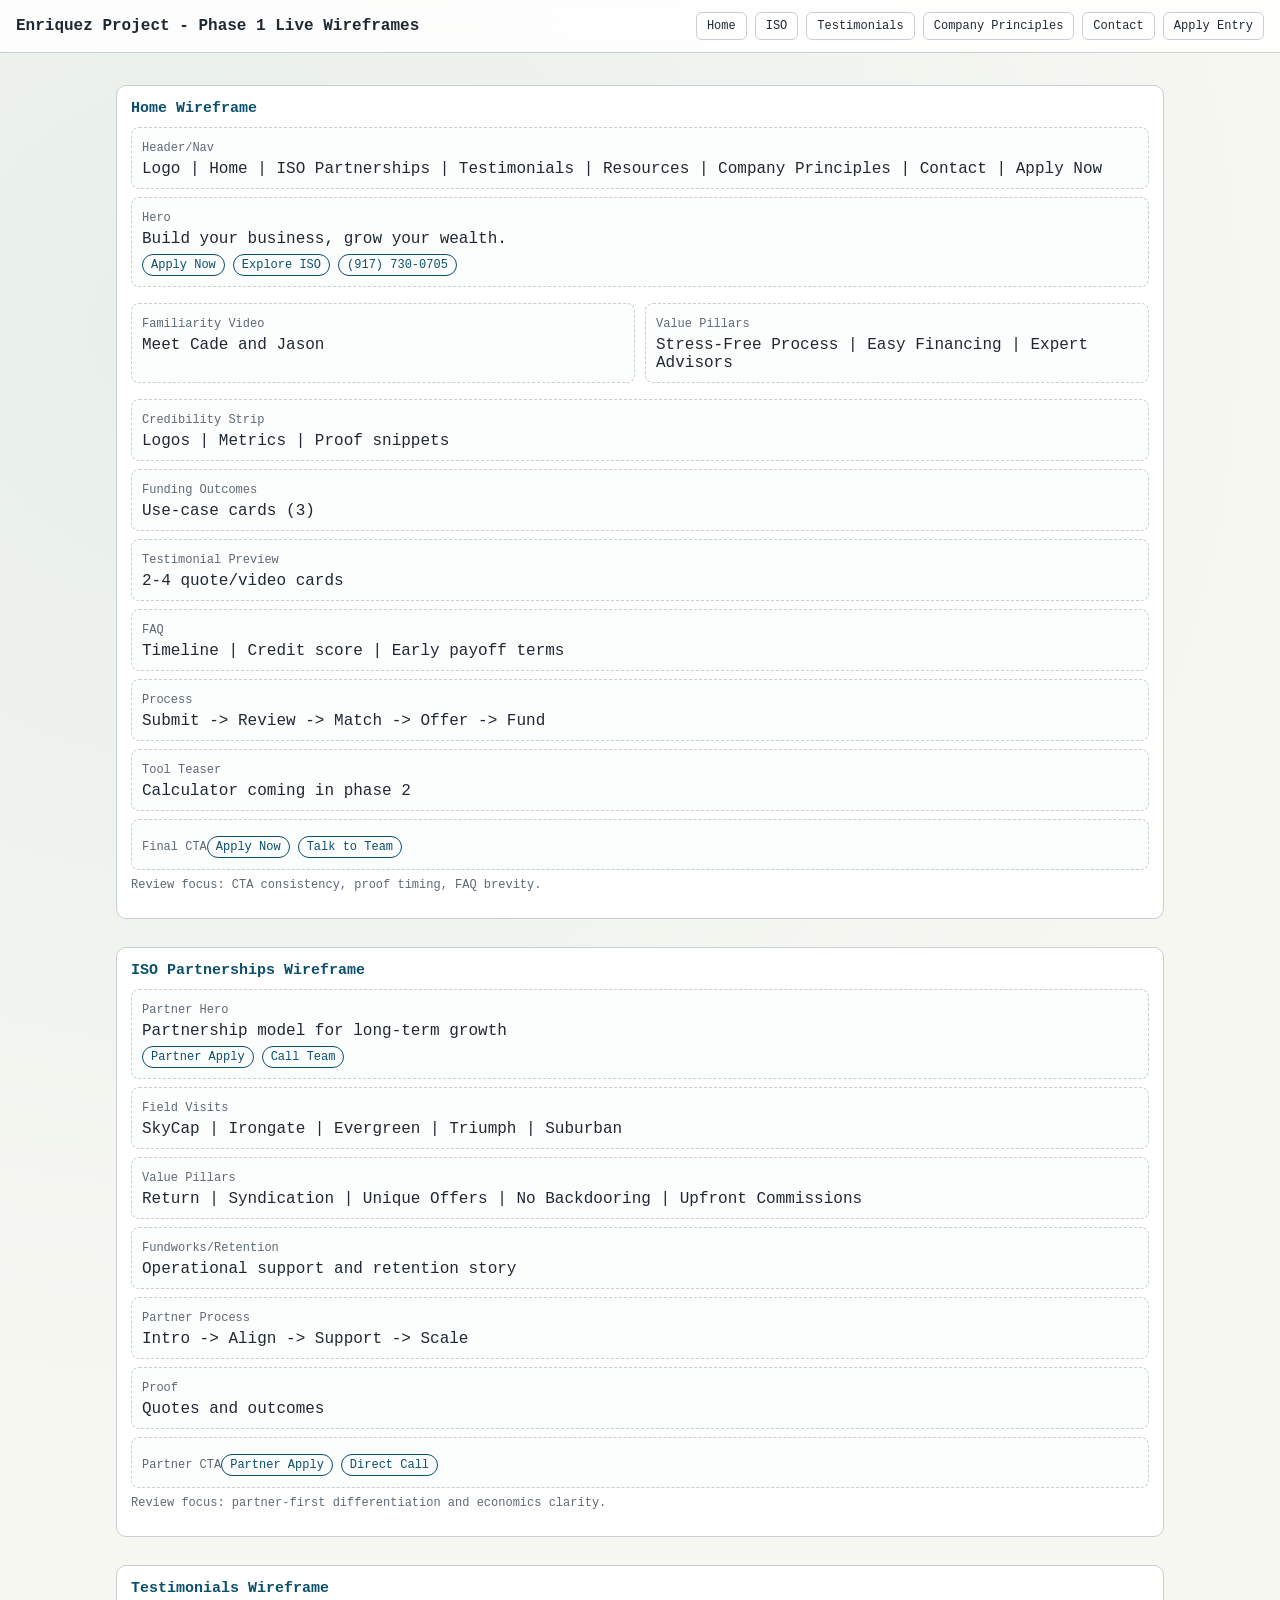
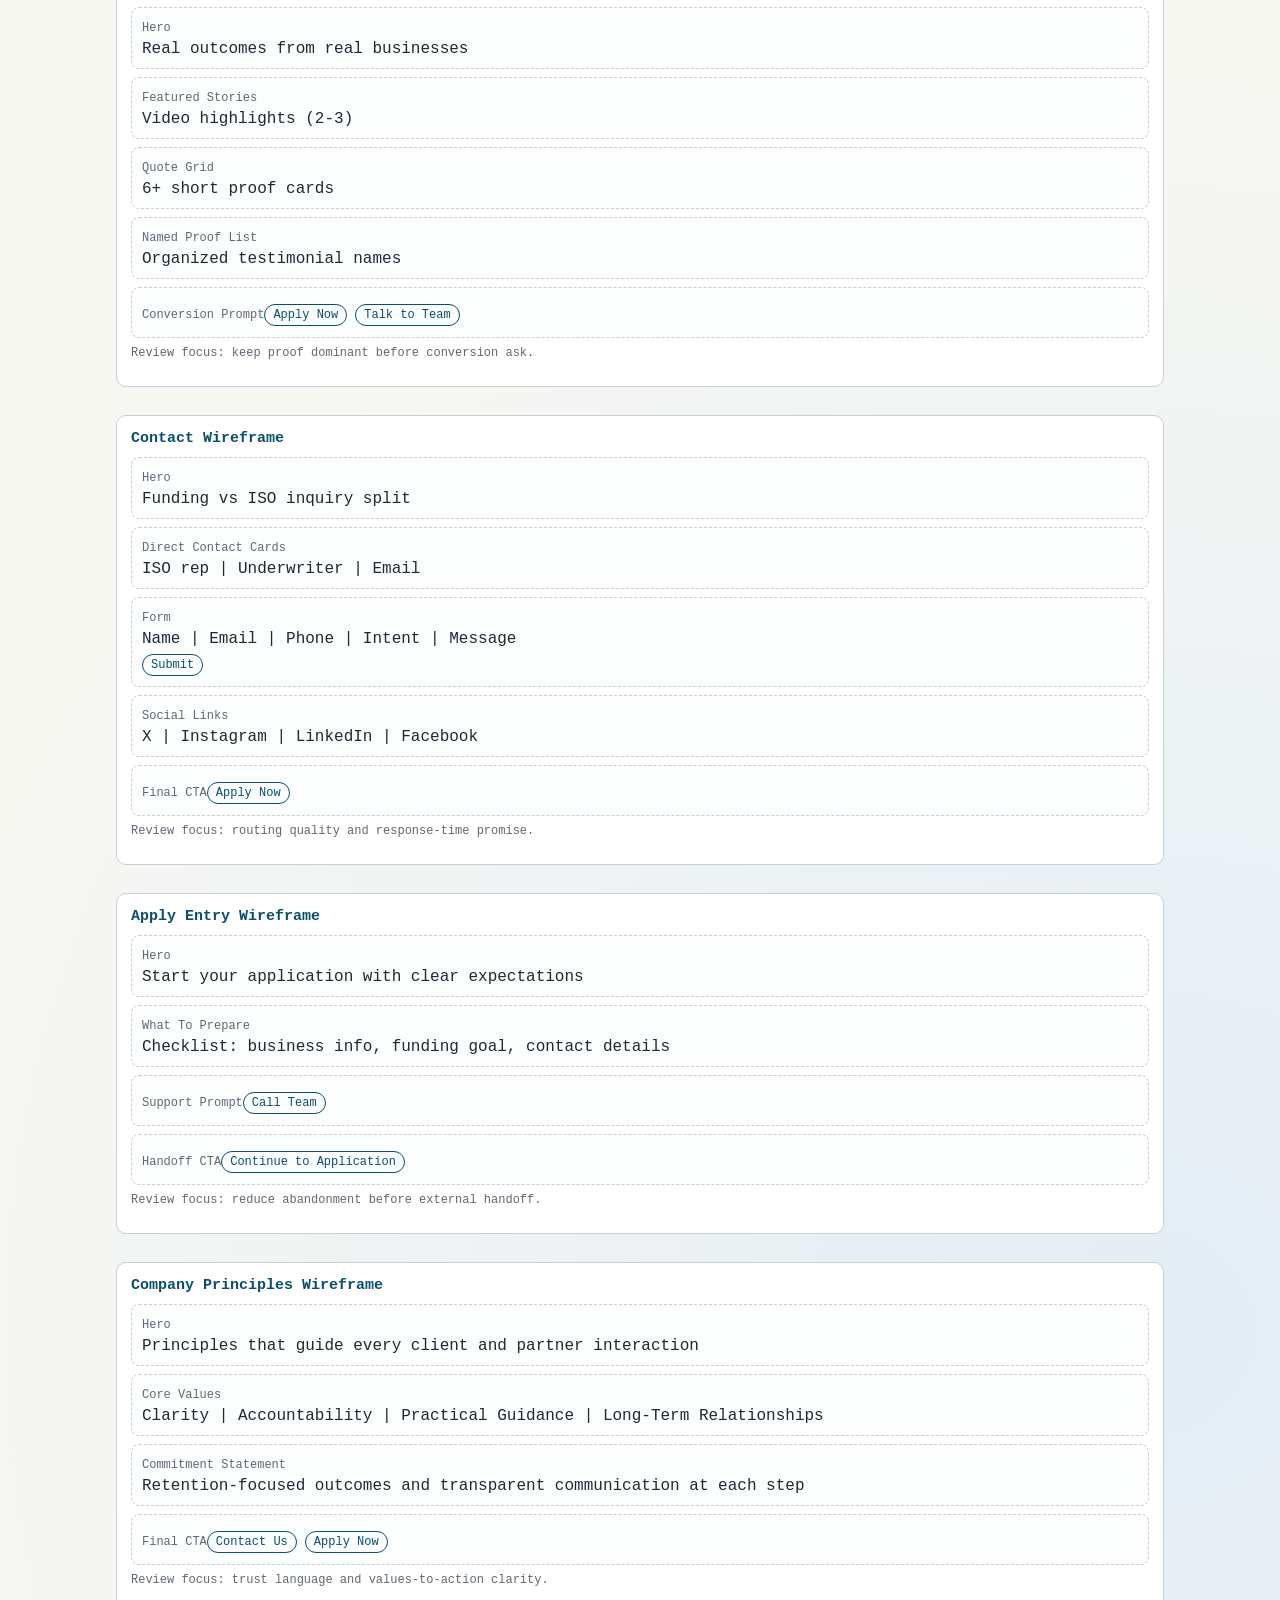
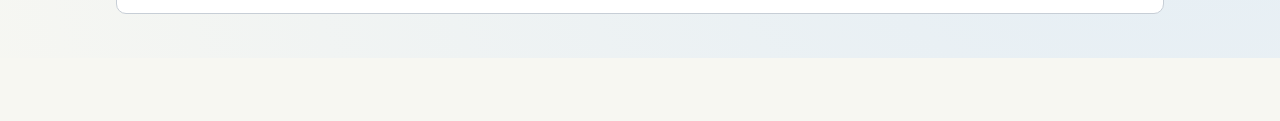
==== docs/wireframes-live.html @ 1122f50b "Align phase1 wireframes and live preview" ====
<!doctype html>
<html lang="en">
<head>
  <meta charset="utf-8" />
  <meta name="viewport" content="width=device-width, initial-scale=1" />
  <title>Phase 1 Live Wireframes</title>
  <style>
    :root {
      --bg: #f7f7f2;
      --ink: #1f2933;
      --line: #c7ced6;
      --card: #ffffff;
      --accent: #0b4f6c;
      --muted: #5d6975;
    }
    * { box-sizing: border-box; }
    body {
      margin: 0;
      font-family: "Menlo", "Consolas", "Monaco", monospace;
      color: var(--ink);
      background:
        radial-gradient(circle at 15% 10%, #e8efe9 0%, transparent 35%),
        radial-gradient(circle at 90% 90%, #e3edf5 0%, transparent 40%),
        var(--bg);
    }
    header {
      position: sticky;
      top: 0;
      z-index: 10;
      background: #ffffffd9;
      backdrop-filter: blur(8px);
      border-bottom: 1px solid var(--line);
      padding: 12px 16px;
      display: flex;
      justify-content: space-between;
      align-items: center;
      gap: 12px;
    }
    h1 { font-size: 16px; margin: 0; }
    .nav {
      display: flex;
      flex-wrap: wrap;
      gap: 8px;
    }
    .nav a {
      text-decoration: none;
      color: var(--ink);
      border: 1px solid var(--line);
      padding: 6px 10px;
      border-radius: 6px;
      background: #fff;
      font-size: 12px;
    }
    .wrap { max-width: 1080px; margin: 0 auto; padding: 16px; }
    .page {
      margin: 16px 0 28px;
      padding: 14px;
      border: 1px solid var(--line);
      border-radius: 10px;
      background: var(--card);
    }
    .page h2 {
      margin: 0 0 10px;
      font-size: 15px;
      color: var(--accent);
    }
    .row {
      border: 1px dashed var(--line);
      border-radius: 8px;
      padding: 10px;
      margin: 8px 0;
      background: #fcfdfd;
    }
    .row .label {
      display: inline-block;
      margin-bottom: 5px;
      font-size: 12px;
      color: var(--muted);
    }
    .cta {
      display: inline-block;
      margin-right: 8px;
      margin-top: 6px;
      border: 1px solid var(--accent);
      color: var(--accent);
      padding: 3px 8px;
      border-radius: 999px;
      font-size: 12px;
    }
    .note {
      margin-top: 6px;
      color: var(--muted);
      font-size: 12px;
    }
    .split {
      display: grid;
      gap: 10px;
      grid-template-columns: 1fr;
    }
    @media (min-width: 860px) {
      .split { grid-template-columns: 1fr 1fr; }
    }
  </style>
</head>
<body>
  <header>
    <h1>Enriquez Project - Phase 1 Live Wireframes</h1>
    <nav class="nav">
      <a href="#home">Home</a>
      <a href="#iso">ISO</a>
      <a href="#testimonials">Testimonials</a>
      <a href="#principles">Company Principles</a>
      <a href="#contact">Contact</a>
      <a href="#apply">Apply Entry</a>
    </nav>
  </header>

  <main class="wrap">
    <section id="home" class="page">
      <h2>Home Wireframe</h2>
      <div class="row"><span class="label">Header/Nav</span><div>Logo | Home | ISO Partnerships | Testimonials | Resources | Company Principles | Contact | Apply Now</div></div>
      <div class="row"><span class="label">Hero</span><div>Build your business, grow your wealth.</div><span class="cta">Apply Now</span><span class="cta">Explore ISO</span><span class="cta">(917) 730-0705</span></div>
      <div class="split">
        <div class="row"><span class="label">Familiarity Video</span><div>Meet Cade and Jason</div></div>
        <div class="row"><span class="label">Value Pillars</span><div>Stress-Free Process | Easy Financing | Expert Advisors</div></div>
      </div>
      <div class="row"><span class="label">Credibility Strip</span><div>Logos | Metrics | Proof snippets</div></div>
      <div class="row"><span class="label">Funding Outcomes</span><div>Use-case cards (3)</div></div>
      <div class="row"><span class="label">Testimonial Preview</span><div>2-4 quote/video cards</div></div>
      <div class="row"><span class="label">FAQ</span><div>Timeline | Credit score | Early payoff terms</div></div>
      <div class="row"><span class="label">Process</span><div>Submit -> Review -> Match -> Offer -> Fund</div></div>
      <div class="row"><span class="label">Tool Teaser</span><div>Calculator coming in phase 2</div></div>
      <div class="row"><span class="label">Final CTA</span><span class="cta">Apply Now</span><span class="cta">Talk to Team</span></div>
      <p class="note">Review focus: CTA consistency, proof timing, FAQ brevity.</p>
    </section>

    <section id="iso" class="page">
      <h2>ISO Partnerships Wireframe</h2>
      <div class="row"><span class="label">Partner Hero</span><div>Partnership model for long-term growth</div><span class="cta">Partner Apply</span><span class="cta">Call Team</span></div>
      <div class="row"><span class="label">Field Visits</span><div>SkyCap | Irongate | Evergreen | Triumph | Suburban</div></div>
      <div class="row"><span class="label">Value Pillars</span><div>Return | Syndication | Unique Offers | No Backdooring | Upfront Commissions</div></div>
      <div class="row"><span class="label">Fundworks/Retention</span><div>Operational support and retention story</div></div>
      <div class="row"><span class="label">Partner Process</span><div>Intro -> Align -> Support -> Scale</div></div>
      <div class="row"><span class="label">Proof</span><div>Quotes and outcomes</div></div>
      <div class="row"><span class="label">Partner CTA</span><span class="cta">Partner Apply</span><span class="cta">Direct Call</span></div>
      <p class="note">Review focus: partner-first differentiation and economics clarity.</p>
    </section>

    <section id="testimonials" class="page">
      <h2>Testimonials Wireframe</h2>
      <div class="row"><span class="label">Hero</span><div>Real outcomes from real businesses</div></div>
      <div class="row"><span class="label">Featured Stories</span><div>Video highlights (2-3)</div></div>
      <div class="row"><span class="label">Quote Grid</span><div>6+ short proof cards</div></div>
      <div class="row"><span class="label">Named Proof List</span><div>Organized testimonial names</div></div>
      <div class="row"><span class="label">Conversion Prompt</span><span class="cta">Apply Now</span><span class="cta">Talk to Team</span></div>
      <p class="note">Review focus: keep proof dominant before conversion ask.</p>
    </section>

    <section id="contact" class="page">
      <h2>Contact Wireframe</h2>
      <div class="row"><span class="label">Hero</span><div>Funding vs ISO inquiry split</div></div>
      <div class="row"><span class="label">Direct Contact Cards</span><div>ISO rep | Underwriter | Email</div></div>
      <div class="row"><span class="label">Form</span><div>Name | Email | Phone | Intent | Message</div><span class="cta">Submit</span></div>
      <div class="row"><span class="label">Social Links</span><div>X | Instagram | LinkedIn | Facebook</div></div>
      <div class="row"><span class="label">Final CTA</span><span class="cta">Apply Now</span></div>
      <p class="note">Review focus: routing quality and response-time promise.</p>
    </section>

    <section id="apply" class="page">
      <h2>Apply Entry Wireframe</h2>
      <div class="row"><span class="label">Hero</span><div>Start your application with clear expectations</div></div>
      <div class="row"><span class="label">What To Prepare</span><div>Checklist: business info, funding goal, contact details</div></div>
      <div class="row"><span class="label">Support Prompt</span><span class="cta">Call Team</span></div>
      <div class="row"><span class="label">Handoff CTA</span><span class="cta">Continue to Application</span></div>
      <p class="note">Review focus: reduce abandonment before external handoff.</p>
    </section>

    <section id="principles" class="page">
      <h2>Company Principles Wireframe</h2>
      <div class="row"><span class="label">Hero</span><div>Principles that guide every client and partner interaction</div></div>
      <div class="row"><span class="label">Core Values</span><div>Clarity | Accountability | Practical Guidance | Long-Term Relationships</div></div>
      <div class="row"><span class="label">Commitment Statement</span><div>Retention-focused outcomes and transparent communication at each step</div></div>
      <div class="row"><span class="label">Final CTA</span><span class="cta">Contact Us</span><span class="cta">Apply Now</span></div>
      <p class="note">Review focus: trust language and values-to-action clarity.</p>
    </section>
  </main>
</body>
</html>
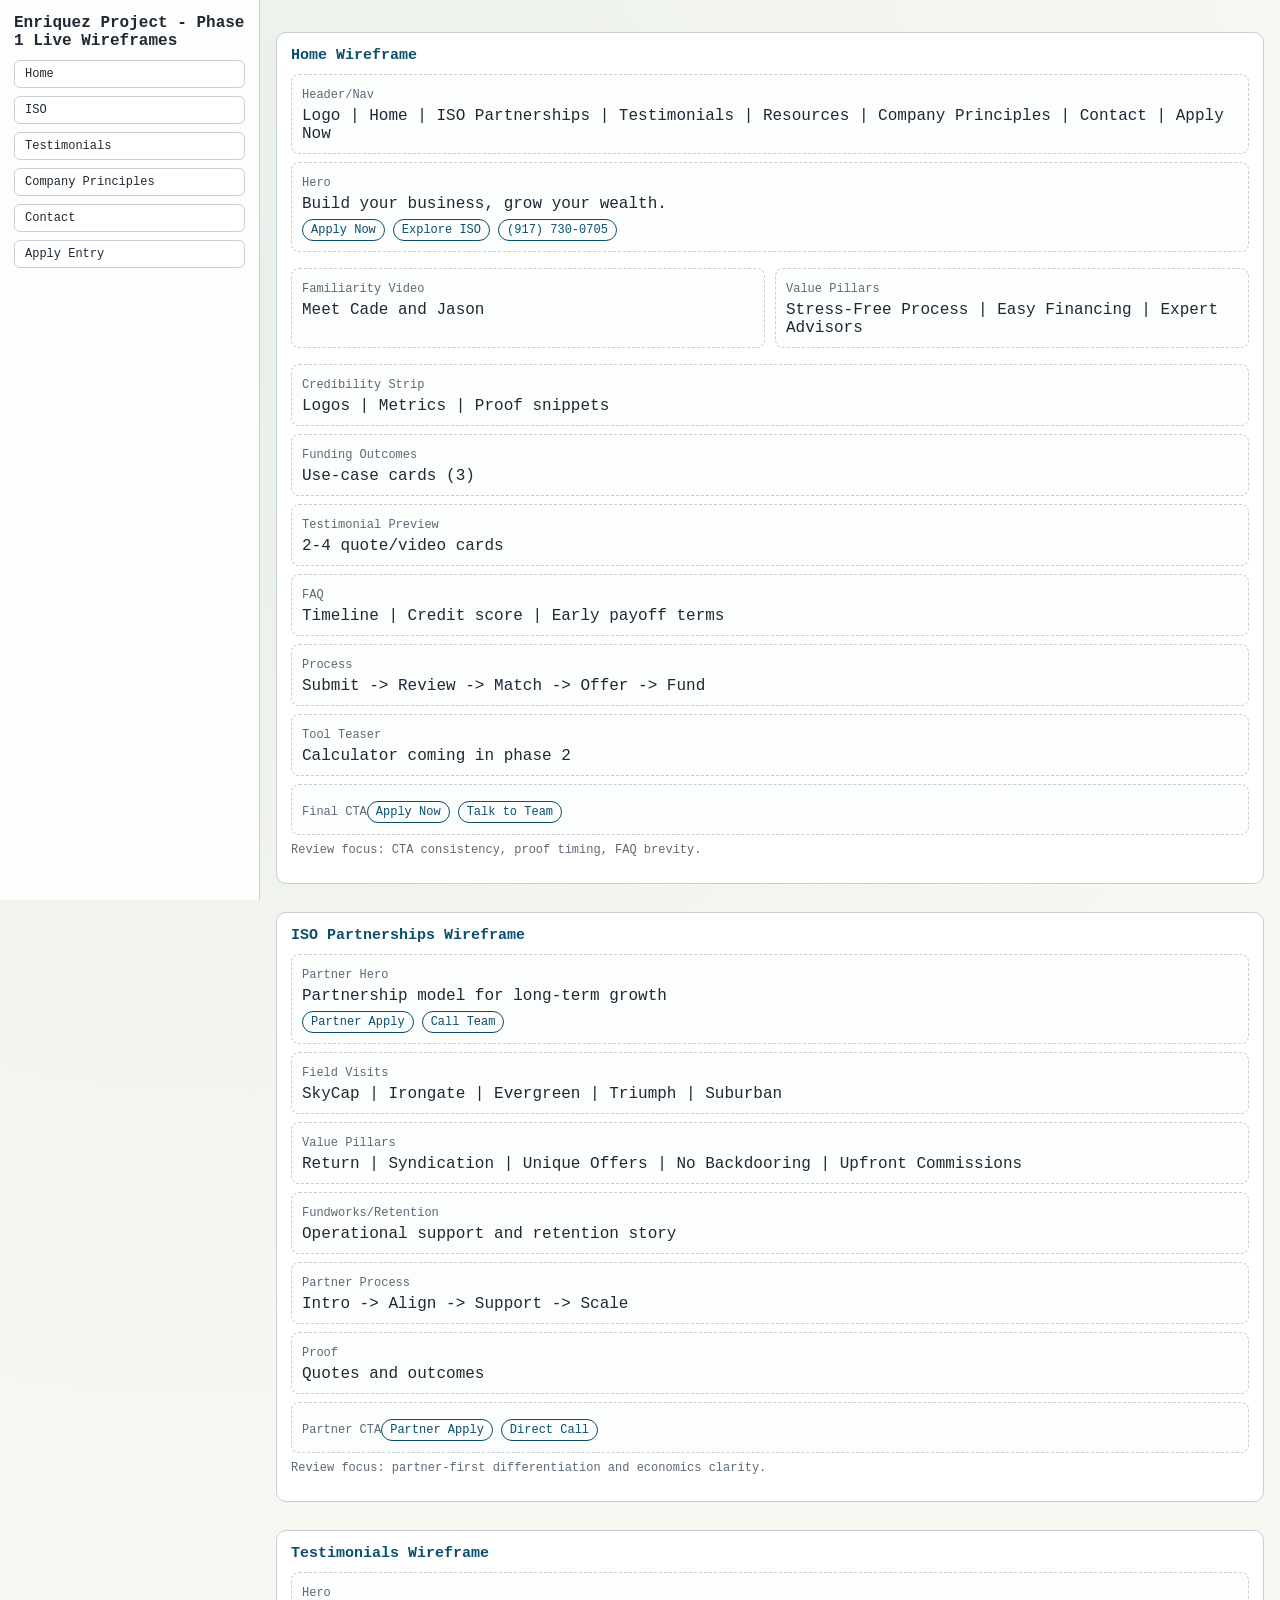
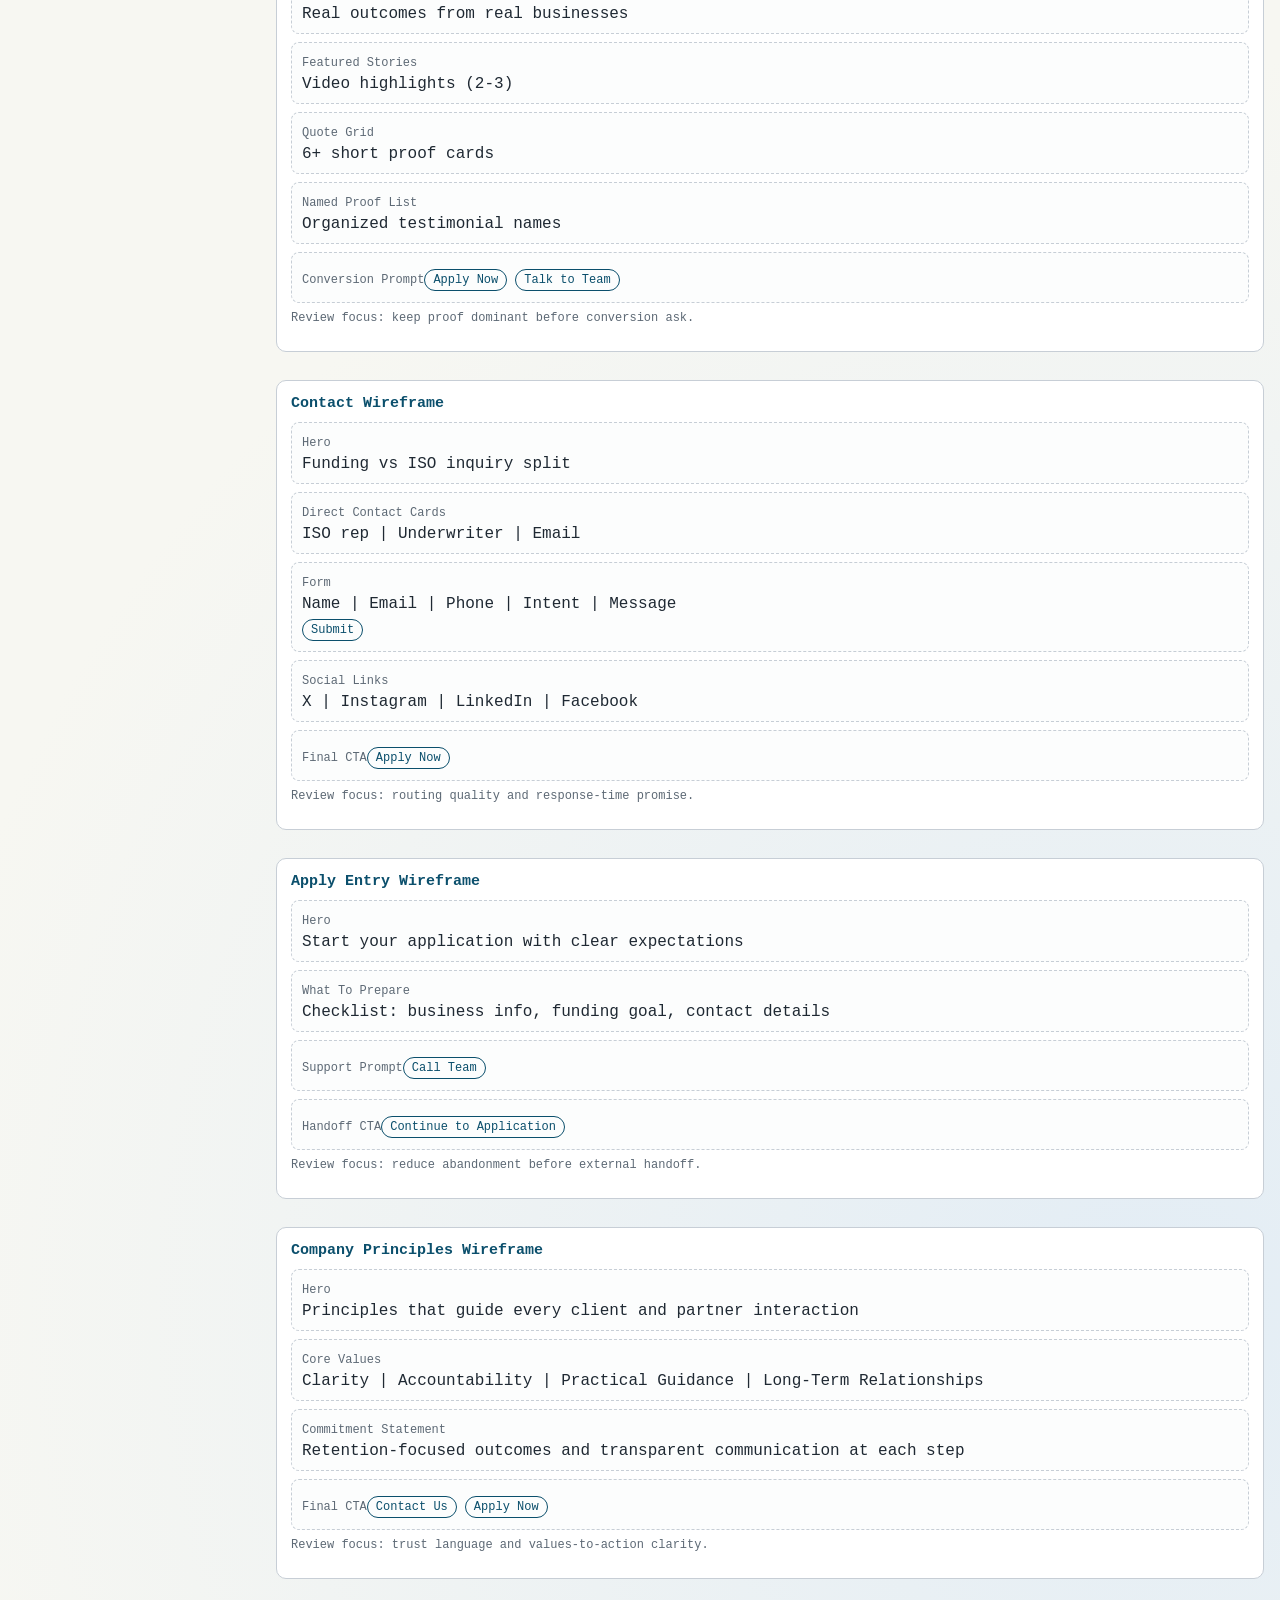
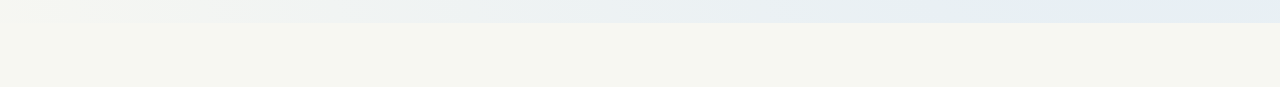
==== commit 609ddab9: "Move live wireframe nav to left sidebar" ====
--- a/docs/wireframes-live.html
+++ b/docs/wireframes-live.html
@@ -18,31 +18,39 @@
       margin: 0;
       font-family: "Menlo", "Consolas", "Monaco", monospace;
       color: var(--ink);
+      min-height: 100vh;
       background:
         radial-gradient(circle at 15% 10%, #e8efe9 0%, transparent 35%),
         radial-gradient(circle at 90% 90%, #e3edf5 0%, transparent 40%),
         var(--bg);
     }
-    header {
+    .app {
+      display: grid;
+      grid-template-columns: 260px 1fr;
+      min-height: 100vh;
+    }
+    .sidebar {
       position: sticky;
       top: 0;
-      z-index: 10;
+      align-self: start;
+      height: 100vh;
+      overflow: auto;
       background: #ffffffd9;
       backdrop-filter: blur(8px);
-      border-bottom: 1px solid var(--line);
-      padding: 12px 16px;
-      display: flex;
-      justify-content: space-between;
-      align-items: center;
-      gap: 12px;
-    }
-    h1 { font-size: 16px; margin: 0; }
+      border-right: 1px solid var(--line);
+      padding: 14px;
+    }
+    h1 {
+      font-size: 16px;
+      margin: 0 0 10px;
+    }
     .nav {
       display: flex;
-      flex-wrap: wrap;
+      flex-direction: column;
       gap: 8px;
     }
     .nav a {
+      display: block;
       text-decoration: none;
       color: var(--ink);
       border: 1px solid var(--line);
@@ -51,7 +59,12 @@
       background: #fff;
       font-size: 12px;
     }
-    .wrap { max-width: 1080px; margin: 0 auto; padding: 16px; }
+    .wrap {
+      max-width: 1080px;
+      width: 100%;
+      margin: 0 auto;
+      padding: 16px;
+    }
     .page {
       margin: 16px 0 28px;
       padding: 14px;
@@ -97,14 +110,31 @@
       gap: 10px;
       grid-template-columns: 1fr;
     }
+    @media (max-width: 860px) {
+      .app {
+        grid-template-columns: 1fr;
+      }
+      .sidebar {
+        position: sticky;
+        z-index: 10;
+        height: auto;
+        border-right: 0;
+        border-bottom: 1px solid var(--line);
+      }
+      .nav {
+        flex-direction: row;
+        flex-wrap: wrap;
+      }
+    }
     @media (min-width: 860px) {
       .split { grid-template-columns: 1fr 1fr; }
     }
   </style>
 </head>
 <body>
-  <header>
-    <h1>Enriquez Project - Phase 1 Live Wireframes</h1>
+  <div class="app">
+    <aside class="sidebar">
+      <h1>Enriquez Project - Phase 1 Live Wireframes</h1>
     <nav class="nav">
       <a href="#home">Home</a>
       <a href="#iso">ISO</a>
@@ -113,9 +143,9 @@
       <a href="#contact">Contact</a>
       <a href="#apply">Apply Entry</a>
     </nav>
-  </header>
-
-  <main class="wrap">
+    </aside>
+
+    <main class="wrap">
     <section id="home" class="page">
       <h2>Home Wireframe</h2>
       <div class="row"><span class="label">Header/Nav</span><div>Logo | Home | ISO Partnerships | Testimonials | Resources | Company Principles | Contact | Apply Now</div></div>
@@ -183,6 +213,7 @@
       <div class="row"><span class="label">Final CTA</span><span class="cta">Contact Us</span><span class="cta">Apply Now</span></div>
       <p class="note">Review focus: trust language and values-to-action clarity.</p>
     </section>
-  </main>
+    </main>
+  </div>
 </body>
 </html>
